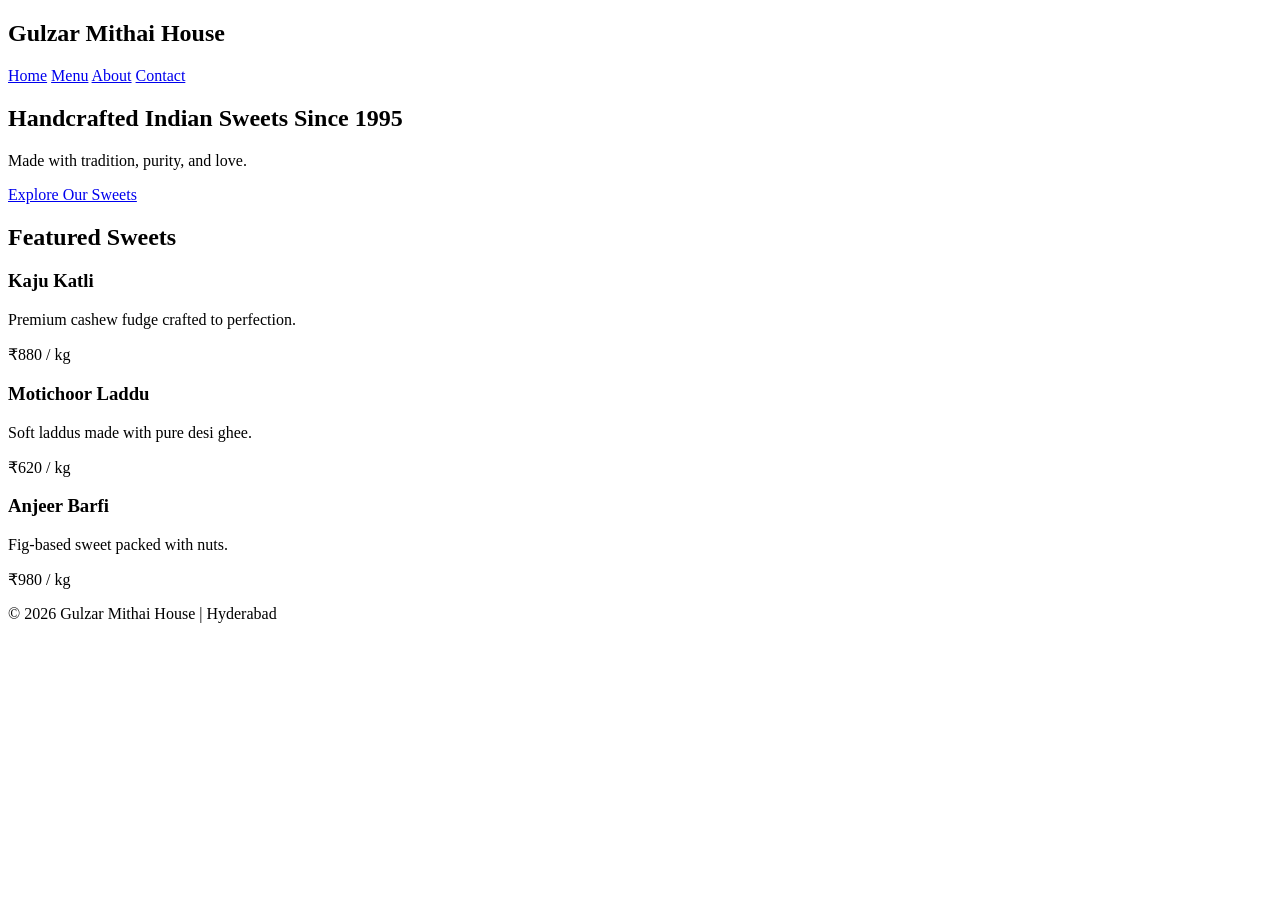
==== index.html @ e9b472b6 "Add files via upload" ====
<!DOCTYPE html>
<html>
<head>
  <title>Gulzar Mithai House</title>
  <link rel="stylesheet" href="css/styles.css">
  <link href="https://fonts.googleapis.com/css2?family=Playfair+Display&family=Poppins:wght@400;600&display=swap" rel="stylesheet">
</head>
<body>

<nav class="navbar">
  <div class="container">
    <h2>Gulzar Mithai House</h2>

    <div class="nav-links" id="navLinks">
      <a href="index.html">Home</a>
      <a href="menu.html">Menu</a>
      <a href="about.html">About</a>
      <a href="contact.html">Contact</a>
    </div>

    <div class="hamburger" onclick="toggleMenu()">
      <span></span>
      <span></span>
      <span></span>
    </div>
  </div>
</nav>

<section class="hero">
  <div class="hero-content">
    <h1>Handcrafted Indian Sweets Since 1995</h1>
    <p>Made with tradition, purity, and love.</p>
    <a href="menu.html" class="btn">Explore Our Sweets</a>
  </div>
</section>

<section class="container fade-in scroll-box">
  <h2>Featured Sweets</h2>
  <div class="grid grid-3">
    <div class="card">
      <h3>Kaju Katli</h3>
      <p>Premium cashew fudge crafted to perfection.</p>
      <div class="price">₹880 / kg</div>
    </div>
    <div class="card">
      <h3>Motichoor Laddu</h3>
      <p>Soft laddus made with pure desi ghee.</p>
      <div class="price">₹620 / kg</div>
    </div>
    <div class="card">
      <h3>Anjeer Barfi</h3>
      <p>Fig-based sweet packed with nuts.</p>
      <div class="price">₹980 / kg</div>
    </div>
  </div>
</section>

<footer>
  <p>© 2026 Gulzar Mithai House | Hyderabad</p>
</footer>
<script>
function toggleMenu() {
  document.getElementById("navLinks").classList.toggle("active");
}
</script>
<script>
function toggleMenu() {
  document.getElementById("navLinks").classList.toggle("active");
}

/* Scroll Reveal */
const observer = new IntersectionObserver(entries => {
  entries.forEach(entry => {
    if(entry.isIntersecting){
      entry.target.classList.add("show");
    }
  });
});

document.querySelectorAll(".fade-in").forEach(el => {
  observer.observe(el);
});
</script>
</body>
</html>
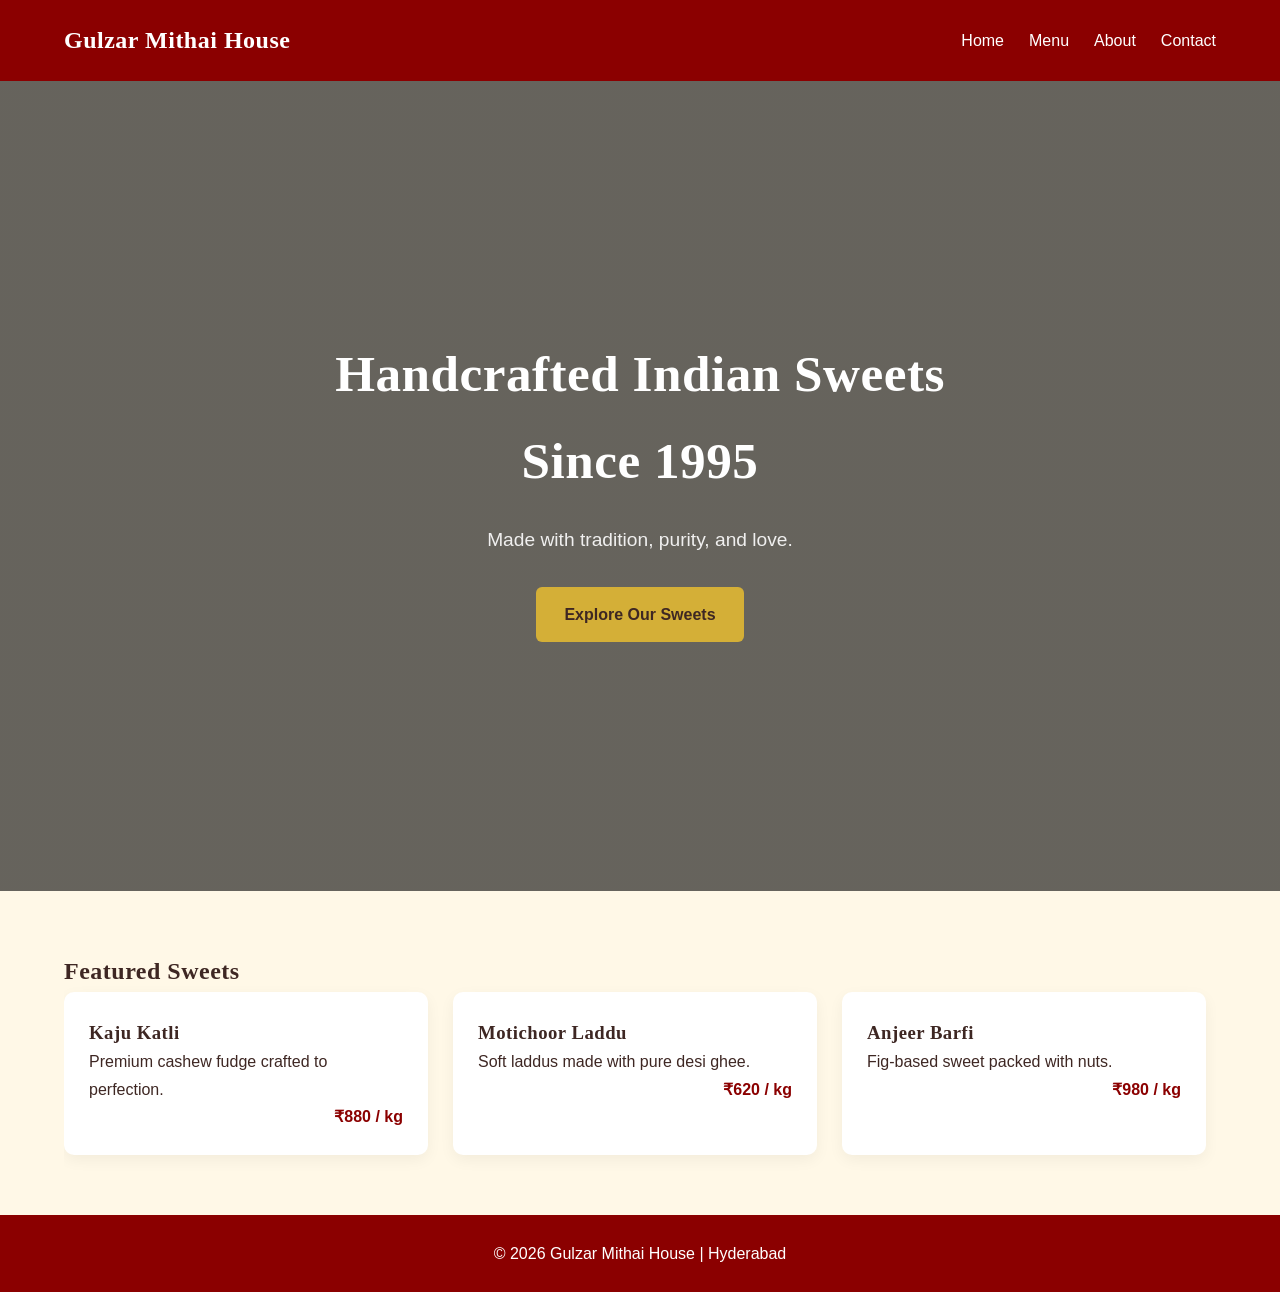
==== commit a64ebc0a: "Fix HTML formatting and structure" ====
--- a/index.html
+++ b/index.html
@@ -2,7 +2,7 @@
 <html>
 <head>
   <title>Gulzar Mithai House</title>
-  <link rel="stylesheet" href="css/styles.css">
+  <link rel="stylesheet" href="styles.css">
   <link href="https://fonts.googleapis.com/css2?family=Playfair+Display&family=Poppins:wght@400;600&display=swap" rel="stylesheet">
 </head>
 <body>
@@ -82,4 +82,5 @@
 });
 </script>
 </body>
-</html>+
+</html>
--- a/styles.css
+++ b/styles.css
@@ -0,0 +1,356 @@
+/* ========================
+   ROOT VARIABLES
+======================== */
+:root {
+  --primary: #8B0000;
+  --accent: #D4AF37;
+  --background: #FFF8E7;
+  --text-dark: #3E2723;
+  --white: #ffffff;
+  --transition: all 0.3s ease;
+}
+
+/* ========================
+   GLOBAL STYLES
+======================== */
+* {
+  margin: 0;
+  padding: 0;
+  box-sizing: border-box;
+}
+
+html {
+  scroll-behavior: smooth;
+  scrollbar-color: var(--primary) var(--background);
+  scrollbar-width: thin;
+}
+
+body {
+  font-family: 'Poppins', sans-serif;
+  background-color: var(--background);
+  color: var(--text-dark);
+  line-height: 1.7;
+}
+
+h1, h2, h3 {
+  font-family: 'Playfair Display', serif;
+  letter-spacing: 0.5px;
+}
+
+.container {
+  width: 90%;
+  max-width: 1200px;
+  margin: auto;
+  padding: 60px 0;
+}
+
+/* ========================
+   NAVBAR + HAMBURGER
+======================== */
+.navbar {
+  background: var(--primary);
+  color: var(--white);
+  position: sticky;
+  top: 0;
+  z-index: 1000;
+}
+
+.navbar .container {
+  display: flex;
+  justify-content: space-between;
+  align-items: center;
+  padding: 20px 0;
+}
+
+.nav-links {
+  display: flex;
+  gap: 25px;
+}
+
+.nav-links a {
+  color: var(--white);
+  text-decoration: none;
+  font-weight: 500;
+  transition: var(--transition);
+}
+
+.nav-links a:hover {
+  color: var(--accent);
+}
+
+.hamburger {
+  display: none;
+  flex-direction: column;
+  cursor: pointer;
+}
+
+.hamburger span {
+  height: 3px;
+  width: 25px;
+  background: var(--white);
+  margin-bottom: 5px;
+  border-radius: 5px;
+}
+
+/* ========================
+   HERO SECTION
+======================== */
+.hero {
+  height: 90vh;
+  background: linear-gradient(
+      rgba(0,0,0,0.6),
+      rgba(0,0,0,0.6)
+    ),
+    url('https://images.unsplash.com/photo-1606313564200-e75d5e30476c');
+  background-size: cover;
+  background-position: center;
+  display: flex;
+  align-items: center;
+  justify-content: center;
+  text-align: center;
+  color: var(--white);
+}
+
+.hero-content {
+  max-width: 700px;
+}
+
+.hero h1 {
+  font-size: 3.2rem;
+  margin-bottom: 20px;
+}
+
+.hero p {
+  font-size: 1.2rem;
+  margin-bottom: 30px;
+  opacity: 0.9;
+}
+
+.btn {
+  display: inline-block;
+  padding: 14px 28px;
+  background: var(--accent);
+  color: var(--text-dark);
+  font-weight: 600;
+  border-radius: 6px;
+  text-decoration: none;
+  transition: var(--transition);
+}
+
+.btn:hover {
+  background: var(--white);
+  transform: translateY(-3px);
+}
+
+/* ========================
+   FEATURED GRID
+======================== */
+.grid {
+  display: grid;
+  gap: 25px;
+}
+
+.grid-3 {
+  grid-template-columns: repeat(3, 1fr);
+}
+
+.card {
+  background: var(--white);
+  padding: 25px;
+  border-radius: 10px;
+  transition: var(--transition);
+  box-shadow: 0 5px 15px rgba(0,0,0,0.05);
+}
+
+.card:hover {
+  transform: translateY(-6px);
+  box-shadow: 0 10px 25px rgba(0,0,0,0.1);
+}
+
+/* ========================
+   MENU TYPOGRAPHY
+======================== */
+.menu-category {
+  margin-bottom: 50px;
+}
+
+.menu-category h3 {
+  margin-bottom: 20px;
+  border-bottom: 2px solid var(--accent);
+  display: inline-block;
+  padding-bottom: 5px;
+}
+
+.menu-item {
+  display: flex;
+  justify-content: space-between;
+  align-items: baseline;
+  padding: 12px 0;
+  border-bottom: 1px solid #e5e5e5;
+  transition: var(--transition);
+}
+
+.menu-item:hover {
+  background: rgba(0,0,0,0.03);
+  padding-left: 10px;
+}
+
+.menu-item span:first-child {
+  font-weight: 500;
+}
+
+.price {
+  font-weight: bold;
+  color: var(--primary);
+  min-width: 80px;
+  text-align: right;
+}
+
+/* ========================
+   MENU GRID CARDS
+======================== */
+.menu-grid {
+  display: grid;
+  grid-template-columns: repeat(2, 1fr);
+  gap: 30px;
+}
+
+.menu-card {
+  background: var(--white);
+  border-radius: 12px;
+  overflow: hidden;
+  box-shadow: 0 5px 20px rgba(0,0,0,0.05);
+  transition: var(--transition);
+}
+
+.menu-card:hover {
+  transform: translateY(-8px);
+  box-shadow: 0 12px 30px rgba(0,0,0,0.1);
+}
+
+.menu-card img {
+  width: 100%;
+  height: 220px;
+  object-fit: cover;
+}
+
+.menu-content {
+  padding: 20px;
+}
+
+.menu-content h3 {
+  margin-bottom: 10px;
+}
+
+.menu-content p {
+  font-size: 0.95rem;
+  margin-bottom: 15px;
+}
+
+/* ========================
+   SECTION TITLE
+======================== */
+.section-title {
+  text-align: center;
+  margin-bottom: 50px;
+  position: relative;
+}
+
+.section-title::after {
+  content: "";
+  width: 80px;
+  height: 3px;
+  background: var(--accent);
+  display: block;
+  margin: 15px auto 0;
+}
+
+/* ========================
+   SCROLL ANIMATIONS
+======================== */
+.fade-in {
+  opacity: 0;
+  transform: translateY(40px);
+  transition: 0.8s ease;
+}
+
+.fade-in.show {
+  opacity: 1;
+  transform: translateY(0);
+}
+
+/* ========================
+   CUSTOM SCROLLBAR
+======================== */
+::-webkit-scrollbar {
+  width: 10px;
+}
+
+::-webkit-scrollbar-track {
+  background: var(--background);
+}
+
+::-webkit-scrollbar-thumb {
+  background: var(--primary);
+  border-radius: 10px;
+}
+
+::-webkit-scrollbar-thumb:hover {
+  background: var(--accent);
+}
+
+/* ========================
+   FOOTER
+======================== */
+footer {
+  background: var(--primary);
+  color: var(--white);
+  text-align: center;
+  padding: 25px 0;
+}
+
+/* ========================
+   SCROLL BOX (OPTIONAL)
+======================== */
+.scroll-box {
+  max-height: 600px;
+  overflow-y: auto;
+  padding-right: 10px;
+  border-radius: 10px;
+}
+
+/* ========================
+   RESPONSIVE
+======================== */
+@media (max-width: 1024px) {
+  .grid-3 {
+    grid-template-columns: repeat(2, 1fr);
+  }
+}
+
+@media (max-width: 768px) {
+
+  .grid-3,
+  .menu-grid {
+    grid-template-columns: 1fr;
+  }
+
+  .nav-links {
+    position: absolute;
+    right: 0;
+    top: 70px;
+    background: var(--primary);
+    flex-direction: column;
+    width: 200px;
+    padding: 20px;
+    display: none;
+  }
+
+  .nav-links.active {
+    display: flex;
+  }
+
+  .hamburger {
+    display: flex;
+  }
+}
